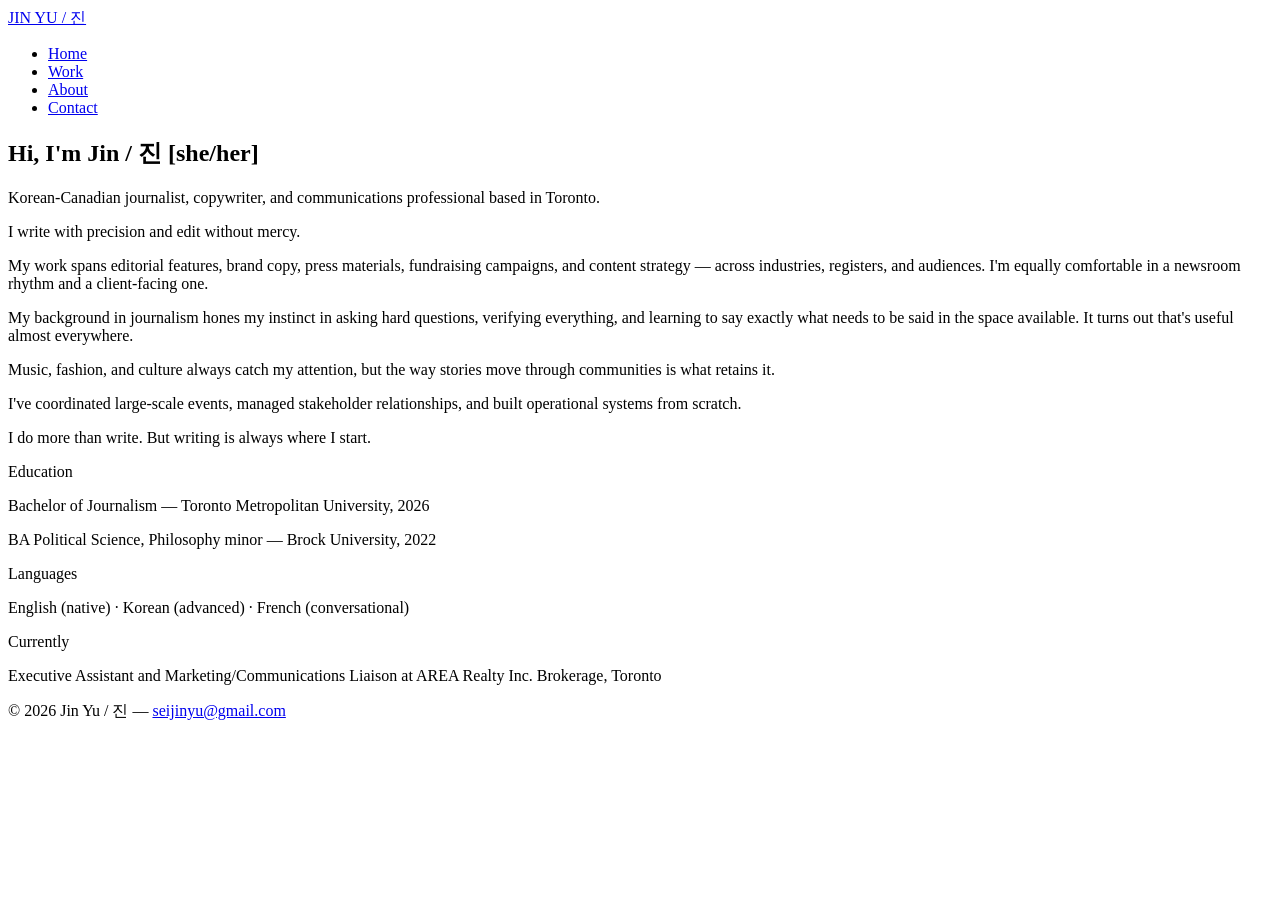
==== about.html @ 61552da5 "v1" ====
<!DOCTYPE html>
<html lang="en">
<head>
  <meta charset="UTF-8" />
  <meta name="viewport" content="width=device-width, initial-scale=1.0" />
  <title>About — Jin Yu / 진</title>
  <link rel="stylesheet" href="css/style.css" />
</head>
<body>

  <nav>
    <a href="index.html" class="nav-logo">JIN YU / 진</a>
    <ul>
      <li><a href="index.html">Home</a></li>
      <li><a href="work.html">Work</a></li>
      <li><a href="about.html" class="active">About</a></li>
      <li><a href="contact.html">Contact</a></li>
    </ul>
  </nav>

  <section class="about-section">
    <div class="about-header">
      <h1>Hi, I'm Jin / 진 <span class="pronouns">[she/her]</span></h1>
    </div>

    <div class="about-body">
      <p>Korean-Canadian journalist, copywriter, and communications professional based in Toronto.</p>

      <p>I write with precision and edit without mercy.</p>

      <p>My work spans editorial features, brand copy, press materials, fundraising campaigns, and content strategy — across industries, registers, and audiences. I'm equally comfortable in a newsroom rhythm and a client-facing one.</p>

      <p>My background in journalism hones my instinct in asking hard questions, verifying everything, and learning to say exactly what needs to be said in the space available. It turns out that's useful almost everywhere.</p>

      <p>Music, fashion, and culture always catch my attention, but the way stories move through communities is what retains it.</p>

      <p>I've coordinated large-scale events, managed stakeholder relationships, and built operational systems from scratch.</p>

      <p class="about-pull">I do more than write. But writing is always where I start.</p>
    </div>

    <div class="about-details">
      <div class="detail-block">
        <p class="section-label">Education</p>
        <p>Bachelor of Journalism — Toronto Metropolitan University, 2026</p>
        <p>BA Political Science, Philosophy minor — Brock University, 2022</p>
      </div>

      <div class="detail-block">
        <p class="section-label">Languages</p>
        <p>English (native) · Korean (advanced) · French (conversational)</p>
      </div>

      <div class="detail-block">
        <p class="section-label">Currently</p>
        <p>Executive Assistant and Marketing/Communications Liaison at AREA Realty Inc. Brokerage, Toronto</p>
      </div>
    </div>
  </section>

  <footer>
    <p>© 2026 Jin Yu / 진 — <a href="mailto:seijinyu@gmail.com">seijinyu@gmail.com</a></p>
  </footer>

  <script src="js/main.js"></script>
</body>
</html>
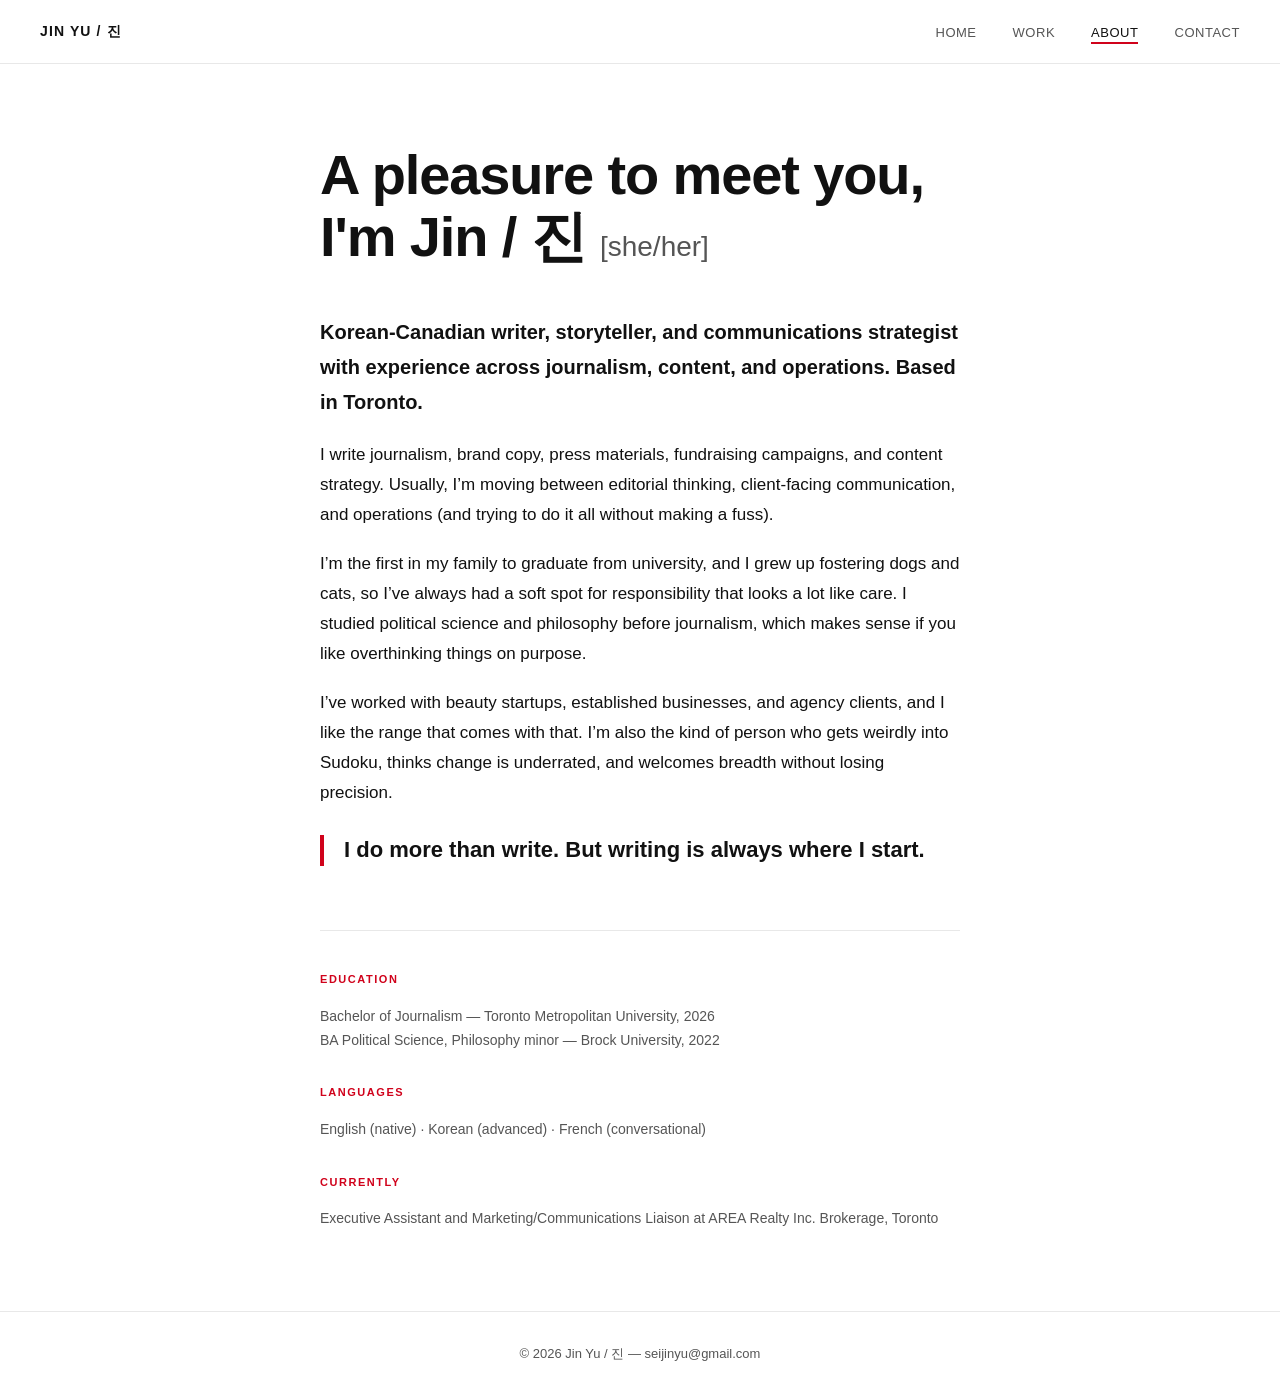
==== commit f56dcfa2: "Update about.html" ====
--- a/about.html
+++ b/about.html
@@ -20,21 +20,19 @@
 
   <section class="about-section">
     <div class="about-header">
-      <h1>Hi, I'm Jin / 진 <span class="pronouns">[she/her]</span></h1>
+      <h1>A pleasure to meet you, I'm Jin / 진 <span class="pronouns">[she/her]</span></h1>
     </div>
 
     <div class="about-body">
-      <p>Korean-Canadian journalist, copywriter, and communications professional based in Toronto.</p>
+      <p>Korean-Canadian writer, storyteller, and communications strategist with experience across journalism, content, and operations.
 
-      <p>I write with precision and edit without mercy.</p>
+ Based in Toronto.</p>
 
-      <p>My work spans editorial features, brand copy, press materials, fundraising campaigns, and content strategy — across industries, registers, and audiences. I'm equally comfortable in a newsroom rhythm and a client-facing one.</p>
+      <p>I write journalism, brand copy, press materials, fundraising campaigns, and content strategy. Usually, I’m moving between editorial thinking, client-facing communication, and operations (and trying to do it all without making a fuss).</p>
 
-      <p>My background in journalism hones my instinct in asking hard questions, verifying everything, and learning to say exactly what needs to be said in the space available. It turns out that's useful almost everywhere.</p>
+      <p>I’m the first in my family to graduate from university, and I grew up fostering dogs and cats, so I’ve always had a soft spot for responsibility that looks a lot like care. I studied political science and philosophy before journalism, which makes sense if you like overthinking things on purpose.</p>
 
-      <p>Music, fashion, and culture always catch my attention, but the way stories move through communities is what retains it.</p>
-
-      <p>I've coordinated large-scale events, managed stakeholder relationships, and built operational systems from scratch.</p>
+      <p>I’ve worked with beauty startups, established businesses, and agency clients, and I like the range that comes with that. I’m also the kind of person who gets weirdly into Sudoku, thinks change is underrated, and welcomes breadth without losing precision.</p>
 
       <p class="about-pull">I do more than write. But writing is always where I start.</p>
     </div>
--- a/css/style.css
+++ b/css/style.css
@@ -0,0 +1,537 @@
+/* =====================
+   TOKENS
+   ===================== */
+:root {
+  --black: #111111;
+  --white: #ffffff;
+  --red: #D0021B;
+  --gray: #555555;
+  --light-gray: #e8e8e8;
+  --font-sans: 'Inter', 'Helvetica Neue', Arial, sans-serif;
+  --max-width: 1100px;
+  --nav-height: 64px;
+}
+
+/* =====================
+   RESET
+   ===================== */
+*, *::before, *::after {
+  box-sizing: border-box;
+  margin: 0;
+  padding: 0;
+}
+
+html {
+  font-size: 16px;
+  scroll-behavior: smooth;
+}
+
+body {
+  background: var(--white);
+  color: var(--black);
+  font-family: var(--font-sans);
+  line-height: 1.6;
+  -webkit-font-smoothing: antialiased;
+}
+
+a {
+  color: inherit;
+  text-decoration: none;
+}
+
+/* =====================
+   NAV
+   ===================== */
+nav {
+  position: fixed;
+  top: 0;
+  left: 0;
+  right: 0;
+  height: var(--nav-height);
+  background: var(--white);
+  border-bottom: 1px solid var(--light-gray);
+  display: flex;
+  align-items: center;
+  justify-content: space-between;
+  padding: 0 40px;
+  z-index: 100;
+}
+
+.nav-logo {
+  font-size: 14px;
+  font-weight: 700;
+  letter-spacing: 0.08em;
+  text-transform: uppercase;
+  color: var(--black);
+}
+
+nav ul {
+  list-style: none;
+  display: flex;
+  gap: 36px;
+}
+
+nav ul li a {
+  font-size: 13px;
+  font-weight: 500;
+  letter-spacing: 0.04em;
+  color: var(--gray);
+  text-transform: uppercase;
+  transition: color 0.15s ease;
+}
+
+nav ul li a:hover,
+nav ul li a.active {
+  color: var(--black);
+}
+
+nav ul li a.active {
+  border-bottom: 2px solid var(--red);
+  padding-bottom: 2px;
+}
+
+/* =====================
+   HERO
+   ===================== */
+.hero {
+  display: grid;
+  grid-template-columns: 1fr 420px;
+  align-items: center;
+  gap: 60px;
+  min-height: calc(100vh - var(--nav-height));
+  padding: 80px 40px;
+  max-width: var(--max-width);
+  margin: var(--nav-height) auto 0;
+}
+
+.hero-text {
+  display: flex;
+  flex-direction: column;
+}
+
+.hero-pull {
+  font-size: clamp(32px, 4.5vw, 60px);
+  font-weight: 800;
+  color: var(--black);
+  border-left: 5px solid var(--red);
+  padding-left: 24px;
+  margin-bottom: 32px;
+  line-height: 1.15;
+  letter-spacing: -0.02em;
+}
+
+.hero-sub {
+  font-size: 17px;
+  line-height: 1.65;
+  color: var(--gray);
+  margin-bottom: 36px;
+}
+
+.hero-cta {
+  display: flex;
+  gap: 16px;
+  flex-wrap: wrap;
+}
+
+.hero-image {
+  width: 100%;
+}
+
+.hero-image img {
+  width: 100%;
+  height: 520px;
+  object-fit: cover;
+  object-position: center bottom;
+  filter: none;
+  display: block;
+}
+
+/* =====================
+   BUTTONS
+   ===================== */
+.btn-primary {
+  display: inline-block;
+  background: var(--black);
+  color: var(--white);
+  font-size: 13px;
+  font-weight: 600;
+  letter-spacing: 0.06em;
+  text-transform: uppercase;
+  padding: 14px 28px;
+  transition: background 0.15s ease;
+}
+
+.btn-primary:hover {
+  background: var(--red);
+}
+
+.btn-secondary {
+  display: inline-block;
+  border: 1px solid var(--black);
+  color: var(--black);
+  font-size: 13px;
+  font-weight: 600;
+  letter-spacing: 0.06em;
+  text-transform: uppercase;
+  padding: 14px 28px;
+  transition: all 0.15s ease;
+}
+
+.btn-secondary:hover {
+  background: var(--black);
+  color: var(--white);
+}
+
+/* =====================
+   SECTION LABEL
+   ===================== */
+.section-label {
+  font-size: 11px;
+  font-weight: 700;
+  letter-spacing: 0.14em;
+  text-transform: uppercase;
+  color: var(--red);
+  margin-bottom: 16px;
+}
+
+/* =====================
+   FEATURED WORK (HOME)
+   ===================== */
+.featured {
+  padding: 80px 40px;
+  max-width: var(--max-width);
+  margin: 0 auto;
+  border-top: 1px solid var(--light-gray);
+}
+
+.work-grid {
+  display: grid;
+  grid-template-columns: repeat(auto-fit, minmax(240px, 1fr));
+  gap: 1px;
+  background: var(--light-gray);
+  border: 1px solid var(--light-gray);
+  margin-top: 8px;
+}
+
+.work-card {
+  background: var(--white);
+  padding: 32px;
+  display: block;
+  transition: background 0.15s ease;
+}
+
+.work-card:hover {
+  background: #f7f7f7;
+}
+
+.card-type {
+  font-size: 11px;
+  font-weight: 700;
+  letter-spacing: 0.12em;
+  text-transform: uppercase;
+  color: var(--red);
+  display: block;
+  margin-bottom: 12px;
+}
+
+.work-card h3 {
+  font-size: 18px;
+  font-weight: 700;
+  line-height: 1.3;
+  margin-bottom: 8px;
+  color: var(--black);
+}
+
+.work-card p {
+  font-size: 13px;
+  color: var(--gray);
+  line-height: 1.5;
+}
+
+/* =====================
+   WORK PAGE
+   ===================== */
+.page-header {
+  padding: 80px 40px 40px;
+  max-width: var(--max-width);
+  margin: var(--nav-height) auto 0;
+  border-bottom: 1px solid var(--light-gray);
+}
+
+.page-header h1 {
+  font-size: clamp(28px, 4vw, 48px);
+  font-weight: 700;
+  line-height: 1.2;
+  max-width: 680px;
+  margin-top: 8px;
+}
+
+.work-section {
+  padding: 64px 40px;
+  max-width: var(--max-width);
+  margin: 0 auto;
+  border-bottom: 1px solid var(--light-gray);
+}
+
+.section-desc {
+  font-size: 15px;
+  color: var(--gray);
+  max-width: 520px;
+  margin-bottom: 40px;
+}
+
+.work-list {
+  display: flex;
+  flex-direction: column;
+}
+
+.work-item {
+  padding: 28px 0;
+  border-top: 1px solid var(--light-gray);
+}
+
+.work-item:first-child {
+  border-top: none;
+}
+
+.work-item-meta {
+  display: flex;
+  justify-content: space-between;
+  align-items: baseline;
+  gap: 16px;
+  margin-bottom: 8px;
+  flex-wrap: wrap;
+}
+
+.work-pub {
+  font-size: 11px;
+  font-weight: 600;
+  letter-spacing: 0.08em;
+  text-transform: uppercase;
+  color: var(--gray);
+}
+
+.work-date {
+  font-size: 11px;
+  color: var(--gray);
+  white-space: nowrap;
+}
+
+.work-title {
+  display: block;
+  font-size: 20px;
+  font-weight: 700;
+  color: var(--black);
+  margin-bottom: 8px;
+  transition: color 0.15s ease;
+  line-height: 1.3;
+}
+
+.work-title:hover {
+  color: var(--red);
+}
+
+.work-desc {
+  font-size: 14px;
+  color: var(--gray);
+  line-height: 1.6;
+  max-width: 640px;
+}
+
+/* =====================
+   ABOUT PAGE
+   ===================== */
+.about-section {
+  padding: 80px 40px;
+  max-width: 720px;
+  margin: var(--nav-height) auto 0;
+}
+
+.about-header h1 {
+  font-size: clamp(32px, 5vw, 56px);
+  font-weight: 800;
+  letter-spacing: -0.02em;
+  line-height: 1.1;
+  margin-bottom: 48px;
+}
+
+.pronouns {
+  font-size: 0.5em;
+  font-weight: 400;
+  color: var(--gray);
+  letter-spacing: 0;
+}
+
+.about-body {
+  display: flex;
+  flex-direction: column;
+  gap: 20px;
+  margin-bottom: 64px;
+}
+
+.about-body p {
+  font-size: 17px;
+  line-height: 1.75;
+  color: var(--black);
+}
+
+.about-body p:first-child {
+  font-size: 20px;
+  font-weight: 600;
+}
+
+.about-pull {
+  font-size: 22px !important;
+  font-weight: 700 !important;
+  border-left: 4px solid var(--red);
+  padding-left: 20px;
+  margin-top: 8px;
+  line-height: 1.4 !important;
+}
+
+.about-details {
+  display: flex;
+  flex-direction: column;
+  gap: 32px;
+  border-top: 1px solid var(--light-gray);
+  padding-top: 40px;
+}
+
+.detail-block p:not(.section-label) {
+  font-size: 14px;
+  color: var(--gray);
+  line-height: 1.7;
+}
+
+/* =====================
+   CONTACT PAGE
+   ===================== */
+.contact-section {
+  padding: 80px 40px;
+  max-width: var(--max-width);
+  margin: var(--nav-height) auto 0;
+  min-height: calc(100vh - var(--nav-height) - 80px);
+}
+
+.contact-section h1 {
+  font-size: clamp(36px, 5vw, 64px);
+  font-weight: 800;
+  letter-spacing: -0.02em;
+  margin-bottom: 64px;
+  line-height: 1.1;
+}
+
+.contact-links {
+  display: flex;
+  flex-direction: column;
+  max-width: 560px;
+}
+
+.contact-item {
+  display: flex;
+  align-items: baseline;
+  justify-content: space-between;
+  padding: 24px 0;
+  border-top: 1px solid var(--light-gray);
+  gap: 24px;
+}
+
+.contact-item:last-child {
+  border-bottom: 1px solid var(--light-gray);
+}
+
+.contact-label {
+  font-size: 11px;
+  font-weight: 700;
+  letter-spacing: 0.12em;
+  text-transform: uppercase;
+  color: var(--gray);
+  min-width: 80px;
+}
+
+.contact-item a:not(.btn-primary) {
+  font-size: 16px;
+  font-weight: 500;
+  color: var(--black);
+  transition: color 0.15s ease;
+}
+
+.contact-item a:not(.btn-primary):hover {
+  color: var(--red);
+}
+
+/* =====================
+   FOOTER
+   ===================== */
+footer {
+  padding: 32px 40px;
+  border-top: 1px solid var(--light-gray);
+  text-align: center;
+}
+
+footer p {
+  font-size: 13px;
+  color: var(--gray);
+}
+
+footer a {
+  color: var(--gray);
+  transition: color 0.15s ease;
+}
+
+footer a:hover {
+  color: var(--red);
+}
+
+/* =====================
+   RESPONSIVE
+   ===================== */
+@media (max-width: 768px) {
+  nav {
+    padding: 0 20px;
+  }
+
+  nav ul {
+    gap: 20px;
+  }
+
+  .hero {
+    grid-template-columns: 1fr;
+    padding: 48px 20px;
+    gap: 40px;
+  }
+
+  .hero-image {
+    order: -1;
+  }
+
+  .hero-image img {
+    height: 380px;
+    width: 100%;
+  }
+
+  .featured,
+  .work-section,
+  .page-header,
+  .about-section,
+  .contact-section {
+    padding-left: 20px;
+    padding-right: 20px;
+  }
+
+  .work-item-meta {
+    flex-direction: column;
+    gap: 4px;
+  }
+
+  .contact-item {
+    flex-direction: column;
+    gap: 8px;
+  }
+}
+
+@media (prefers-reduced-motion: reduce) {
+  * {
+    transition: none !important;
+  }
+}
